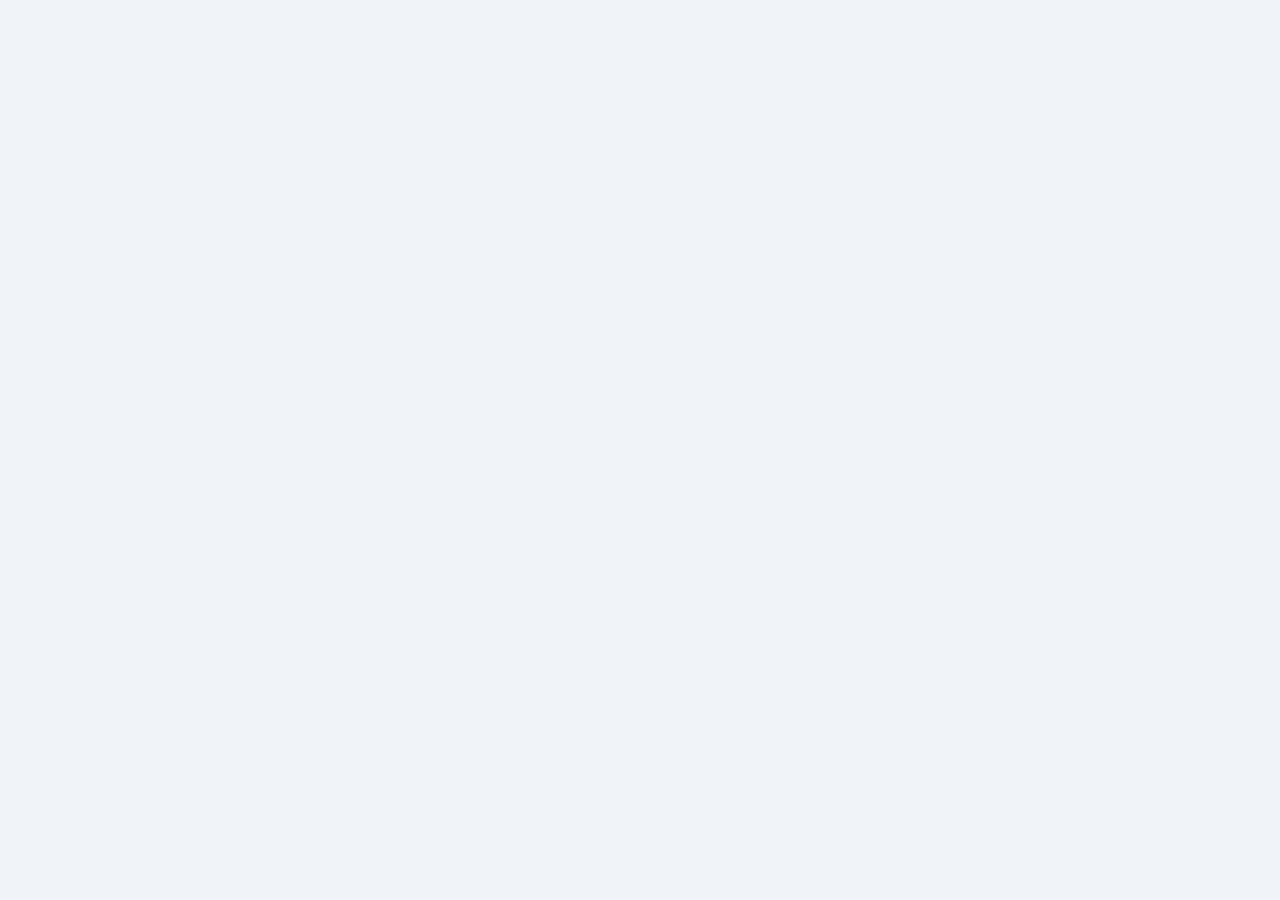
==== about.html @ b4009f20 "skapade 3 extra sidor så det räknas som en webbplats, gjorde klart qualifications.html och nästan pr" ====
<!DOCTYPE html>
<html lang="en">
<head>
    <meta charset="UTF-8">
    <meta name="viewport" content="width=device-width, initial-scale=1.0">
    <title>Document</title>
    <link rel="stylesheet" href="style.css">
</head>
<body>

</body>
</html>
---- style.css ----
* {
    box-sizing: border-box;
}

body{
    background-color: #f0f4f8;
    color: #1e293b;
    font-family: 'Segoe UI', Tahoma, Geneva, Verdana, sans-serif;
    margin: 0;
    padding: 2rem 1rem;
}

#container{
    max-width: 650px;
    margin: 0 auto;
}

header{
    text-align: center;
    margin-bottom: 2rem;
}

header h1{
    font-size: 2.2rem;
}

header .subtitle{
    color: #0284c7;
    font-weight: 600;
    margin: 0;
    font-size: 1.1rem;
}

.btn{
    border: solid 2px #103663;
    padding: 4px;
    border-radius: 6px;
    text-decoration: none;
    box-shadow: 2px 3px 8px rgba(0, 0, 0,0.5);
    color: black;
    font-weight: bold;
    font-size: 10px;
    background-color: #ffffff;
}

#pixel_gaming{
    width: 100%;
    max-height: 220px;
    object-fit: cover;
    border-radius: 8px;
    margin: 1rem 0;
}


nav{
    display: flex;
    justify-content: center;
    gap: 0.75rem;
    flex-wrap: wrap;
    margin-bottom: 2rem;
}

nav a {
    background-color: #ffffff;
    color: #0f172a;
    border: 1px solid #cbd5e1;
    border-radius: 8px;
    padding: 0.6rem 1rem;
    text-decoration: none;
    font-weight: 600;
    font-size: 0.95rem;
    box-shadow: 0 2px 4px rgba(0, 0, 0,0.04);
}

nav a:hover{
    background-color: #0284c7;
    color: #ffffff;
    border-color: #0284c7;
    transform: translateY(-2px);
}

#me{
    color: black !important;
}

h2{
    color: #0f172a;
    font-size: 1.4rem;
    margin-top: 0;
    margin-bottom: 1rem;
    border-bottom: 2px solid #0284c7;
    padding-bottom: 0.5rem;
}

#about p, .project-desc{
    line-height: 1.6;
    color: darkslategrey;
    margin: 0;
}

.skills-list{
    list-style-type: none;
    padding: 0;
    margin: 0;
    display: flex;
    gap: 0.75rem;
    flex-wrap: wrap;
}

.skills-list li{
    background-color: #e0f2fe;
    color: #0369a1;
    font-weight: 700;
    padding: 0.5rem 1rem;
    border: solid 2px black;
    border-radius: 12px;
    font-size: 0.9rem;
}

.card{
    background-color: #ffffff;
    border-radius: 12px;
    padding: 1.5rem;
    margin-bottom: 1.5rem;
    box-shadow: 0 4px 12px rgba(0, 0, 0,0.05);
    border: 1px solid #e2e8f0;
}

.contacts{
    display: grid;
    grid-template-columns: repeat(4, 1fr);
    justify-content: center;
    margin-top: 1.5rem;
    gap: 1rem;
    margin-top: 9vh;
}

.contacts a{
    display: flex;
    justify-content: center;
    align-items: center;
    background-color: #ffffff;
    border: 1px solid #cbd5e1;
    border-radius: 6px;
    height: 40px;
    text-decoration: none;
    box-shadow: 2px 3px 12px rgba(0, 0, 0,0.15);
    color: black;
    font-weight: 600;
}

.contacts a:hover{
    transform: translateY(-2px);
}

#youtube:hover{
    color: white;
    background-color: #FF0000;
    border: 2px solid black;
}

#tiktok:hover{
    color:#ffffff;
    background-color: #010101;
    border: 2px solid #00F2FE;
}

#gmail:hover{
    color: #ffffff;
    background-color: #EA4335;
    border: 2px solid gray;
}

#ntig:hover{
    color: #ffffff;
    background-color: #0284C7;
    border: 2px solid #004B87;
}

.contacts p{
    display: grid;
    grid-column: 1 / -1;
    text-align: center;
    margin-top: 0.5rem;
    color:#0284c7;
    font-weight: 700;
}

.img_change{
    width: 25px;
    max-height: 220px;
    object-fit: cover;
    border-radius: 8px;
    margin: 1rem 0;
}
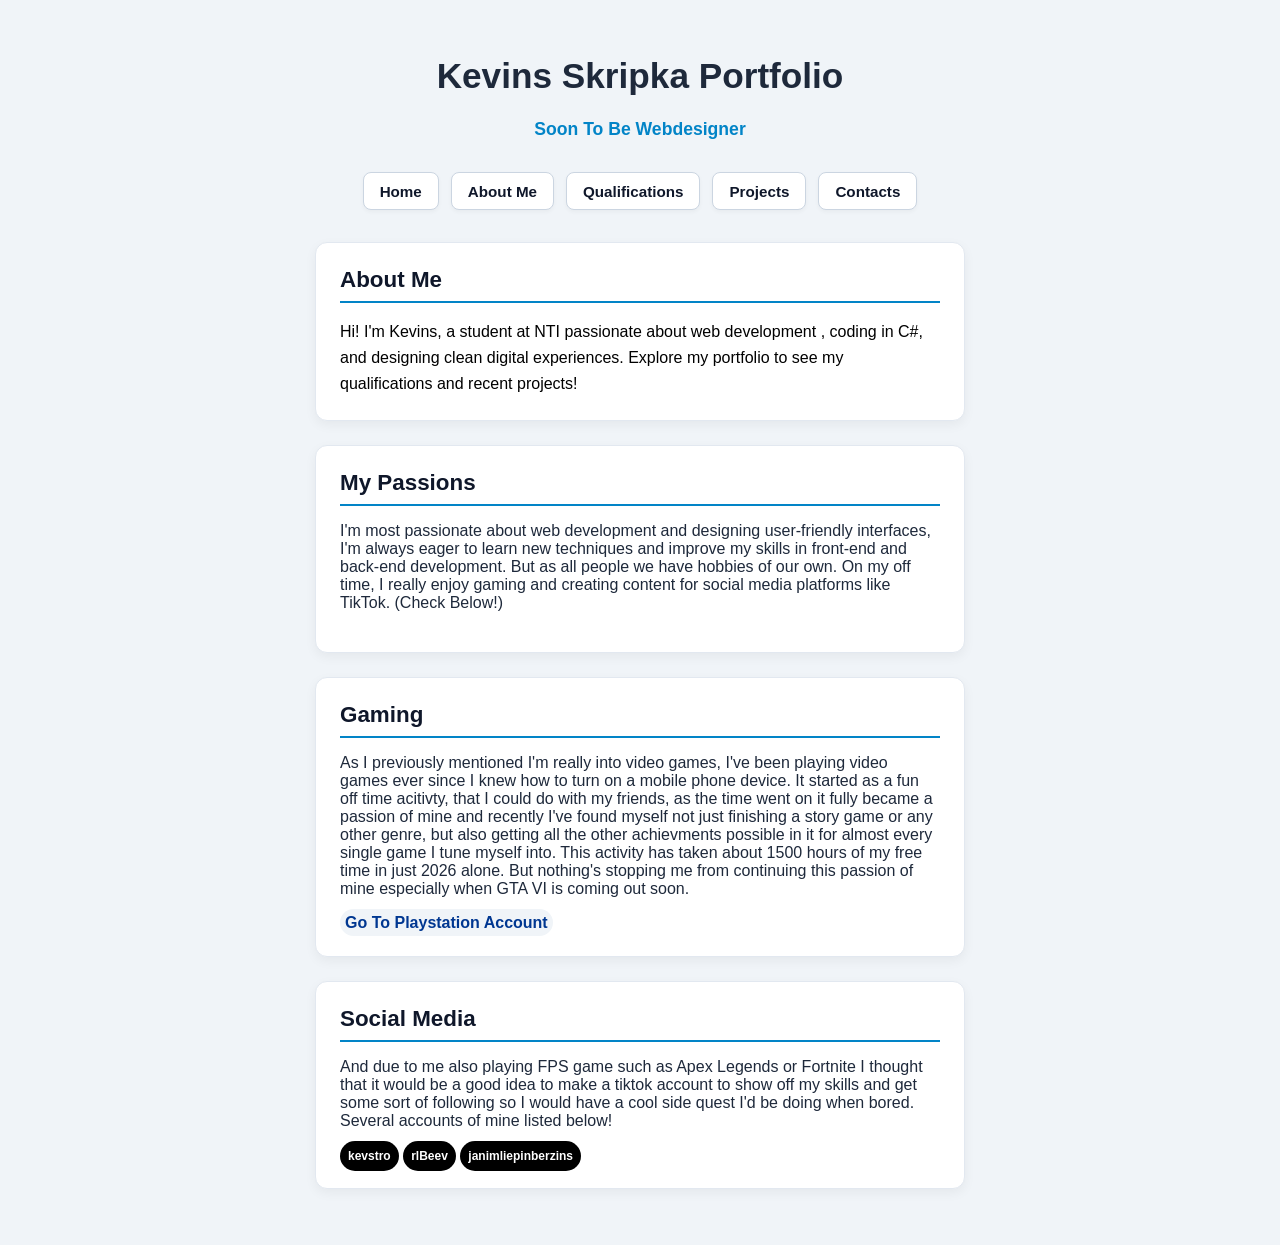
==== commit 0beb7495: "Jag har gjort den sista sidan jag behövde, vilket är about.html allting annat ser bra ut jag ska tes" ====
--- a/about.html
+++ b/about.html
@@ -3,10 +3,59 @@
 <head>
     <meta charset="UTF-8">
     <meta name="viewport" content="width=device-width, initial-scale=1.0">
-    <title>Document</title>
+    <title>About Me</title>
     <link rel="stylesheet" href="style.css">
 </head>
 <body>
-
+    <div id="container">
+        <header>
+        <h1 id="portfolio">Kevins Skripka Portfolio</h1>
+        <p class="subtitle">Soon To Be Webdesigner</p>
+    </header>
+    <nav>
+        <a href="index.html">Home</a>
+        <a href="about.html">About Me</a>
+        <a href="qualifications.html">Qualifications</a>
+        <a href="projects.html">Projects</a>
+        <a href="#contacts">Contacts</a>
+    </nav>
+<main>
+    <section id="about" class="card">
+        <h2>About Me</h2>
+        <p id="me"> Hi! I'm Kevins, a student at NTI passionate about web development
+        , coding in C#, and designing clean digital experiences. Explore my portfolio 
+        to see my qualifications and recent projects!
+        </p>
+    </section>
+    <section class="card">
+        <h2>My Passions</h2>
+        <p>I'm most passionate about web development and designing user-friendly interfaces,
+        I'm always eager to learn new techniques and improve my skills in front-end and back-end development.
+        But as all people we have hobbies of our own. On my off time, I really enjoy gaming and creating content 
+        for social media platforms like TikTok. (Check Below!)
+        </p>
+    </section>
+    <section class="card">
+        <h2>Gaming</h2>
+        <p>As I previously mentioned I'm really into video games, I've been playing video games ever since I knew
+        how to turn on a mobile phone device. It started as a fun off time acitivty, that I could do with my friends, as the time went on
+        it fully became a passion of mine and recently I've found myself not just finishing a story game or any other genre, but also getting
+        all the other achievments possible in it for almost every single game I tune myself into. This activity has taken about 1500 hours of my free time in just
+        2026 alone. But nothing's stopping me from continuing this passion of mine especially when GTA VI is coming out soon.
+        </p>
+        <a href="https://psnprofiles.com/q2xKevstro" class="psn">Go To Playstation Account</a>
+    </section>
+    <section class="card">
+        <h2>Social Media</h2>
+        <p>And due to me also playing FPS game such as Apex Legends or Fortnite I thought that it would be a good idea
+        to make a tiktok account to show off my skills and get some sort of following so I would have a cool side quest I'd be doing when bored.
+        Several accounts of mine listed below!
+        </p>
+        <a href="https://www.tiktok.com/@2xkevstro" class="tiktok_page">kevstro</a>
+        <a href="https://www.tiktok.com/@beev.rl" class="tiktok_page">rlBeev</a>
+        <a href="https://www.tiktok.com/@janimliepinberzins" class="tiktok_page">janimliepinberzins</a>
+    </section>
+</main>
+    </div>
 </body>
 </html>
--- a/style.css
+++ b/style.css
@@ -43,7 +43,15 @@
     background-color: #ffffff;
 }
 
-#pixel_gaming{
+.projects_showcase{
+    width: 9.18rem;
+    max-height: 100px;
+    object-fit: cover;
+    border-radius: 8px;
+    margin: 1rem 0;
+}
+
+.project_images{
     width: 100%;
     max-height: 220px;
     object-fit: cover;
@@ -192,4 +200,48 @@
     object-fit: cover;
     border-radius: 8px;
     margin: 1rem 0;
-}
+    text-decoration: none;
+}
+
+.title{
+    color:#004B87;
+    font-weight: bold;
+}
+
+#project_img{
+    width: 100%;
+    max-height: 220px;
+    object-fit: cover;
+    border-radius: 8px;
+    margin: 1rem 0;
+}
+
+.psn{
+    padding: 5px;
+    text-decoration: none;
+    color: #003791;
+    background-color: #f0f4f8;
+    font-weight: 600;
+    border-radius: 15px;
+    transition: 0.3s ease;
+}
+
+.psn:hover{
+    background-color: #003791;
+    color: white;
+}
+
+.tiktok_page{
+    padding: 8px;
+    font-size: 12px;
+    font-weight: bold;
+    text-decoration: none;
+    color: white;
+    background-color: black;
+    border-radius: 20px;
+    transition: 0.6s ease;
+}
+
+.tiktok_page:hover{
+    color: #00F2FE;
+}
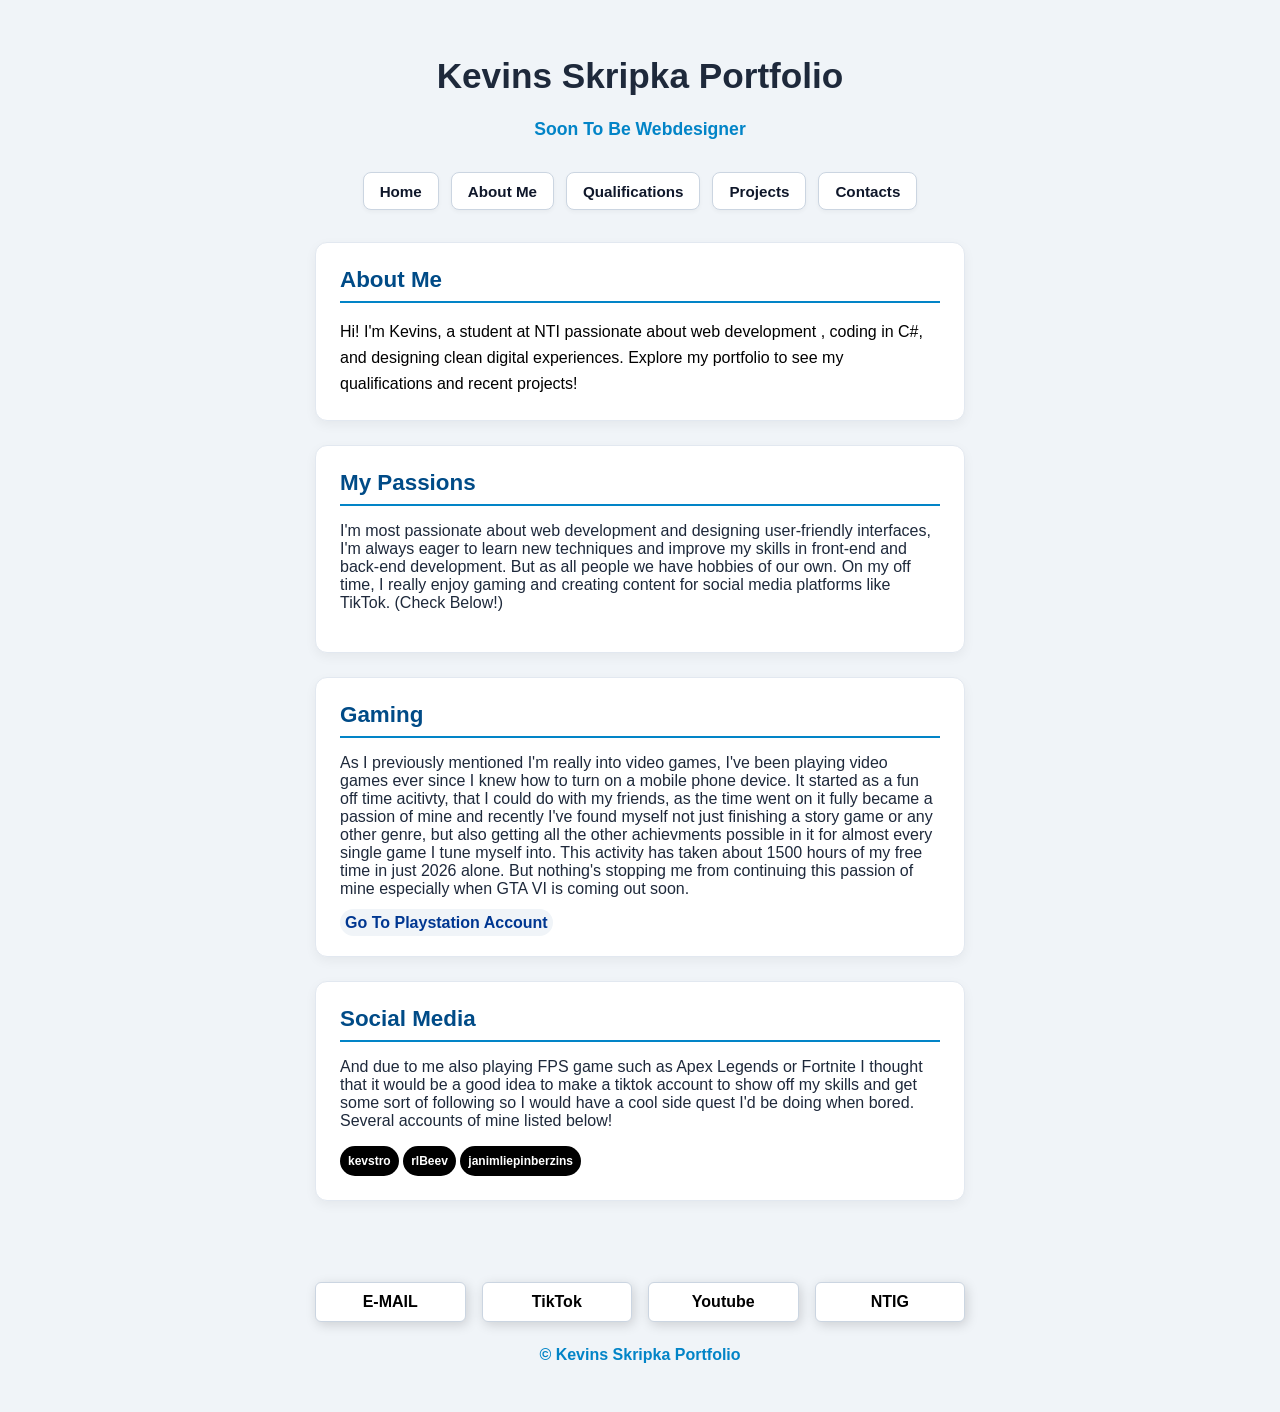
==== commit 7a74f803: "jag tror att jag är klar jag behöver bara validate och nåt" ====
--- a/about.html
+++ b/about.html
@@ -21,14 +21,14 @@
     </nav>
 <main>
     <section id="about" class="card">
-        <h2>About Me</h2>
+        <h2 class="part">About Me</h2>
         <p id="me"> Hi! I'm Kevins, a student at NTI passionate about web development
         , coding in C#, and designing clean digital experiences. Explore my portfolio 
         to see my qualifications and recent projects!
         </p>
     </section>
     <section class="card">
-        <h2>My Passions</h2>
+        <h2 class="part">My Passions</h2>
         <p>I'm most passionate about web development and designing user-friendly interfaces,
         I'm always eager to learn new techniques and improve my skills in front-end and back-end development.
         But as all people we have hobbies of our own. On my off time, I really enjoy gaming and creating content 
@@ -36,7 +36,7 @@
         </p>
     </section>
     <section class="card">
-        <h2>Gaming</h2>
+        <h2 class="part">Gaming</h2>
         <p>As I previously mentioned I'm really into video games, I've been playing video games ever since I knew
         how to turn on a mobile phone device. It started as a fun off time acitivty, that I could do with my friends, as the time went on
         it fully became a passion of mine and recently I've found myself not just finishing a story game or any other genre, but also getting
@@ -46,7 +46,7 @@
         <a href="https://psnprofiles.com/q2xKevstro" class="psn">Go To Playstation Account</a>
     </section>
     <section class="card">
-        <h2>Social Media</h2>
+        <h2 class="part">Social Media</h2>
         <p>And due to me also playing FPS game such as Apex Legends or Fortnite I thought that it would be a good idea
         to make a tiktok account to show off my skills and get some sort of following so I would have a cool side quest I'd be doing when bored.
         Several accounts of mine listed below!
@@ -56,6 +56,13 @@
         <a href="https://www.tiktok.com/@janimliepinberzins" class="tiktok_page">janimliepinberzins</a>
     </section>
 </main>
+    <footer id="contacts" class="contacts">
+        <a id="gmail" href="mailto:kevins.skripka@elev.ga.ntig.se">E-MAIL</a>
+        <a id="tiktok" href="https://www.tiktok.com/@2xkevstro">TikTok</a>
+        <a id="youtube" href="https://youtube.com/@wclipnation0?si=i0-c8QB5KaCexvrO">Youtube</a>
+        <a id="ntig" href="https://ntigymnasiet.se/">NTIG</a>
+        <p>© Kevins Skripka Portfolio</p>
+    </footer>
     </div>
 </body>
 </html>
--- a/style.css
+++ b/style.css
@@ -43,12 +43,24 @@
     background-color: #ffffff;
 }
 
+.showcase_grid{
+    display: grid;
+    grid-template-columns: repeat(2, 1fr);
+    gap: 1rem;
+    margin-top: 1rem;
+}
+
 .projects_showcase{
-    width: 9.18rem;
-    max-height: 100px;
+    width: 100%;
+    max-height: 120px;
     object-fit: cover;
     border-radius: 8px;
-    margin: 1rem 0;
+    display: block;
+    transition: transform 0.2 ease;
+}
+
+.projects_showcase:hover{
+    transform: scale(1.03);
 }
 
 .project_images{
@@ -125,6 +137,11 @@
     font-size: 0.9rem;
 }
 
+.skills-list li a{
+    text-decoration: none;
+    color: #0369a1;
+}
+
 .card{
     background-color: #ffffff;
     border-radius: 12px;
@@ -157,34 +174,6 @@
     font-weight: 600;
 }
 
-.contacts a:hover{
-    transform: translateY(-2px);
-}
-
-#youtube:hover{
-    color: white;
-    background-color: #FF0000;
-    border: 2px solid black;
-}
-
-#tiktok:hover{
-    color:#ffffff;
-    background-color: #010101;
-    border: 2px solid #00F2FE;
-}
-
-#gmail:hover{
-    color: #ffffff;
-    background-color: #EA4335;
-    border: 2px solid gray;
-}
-
-#ntig:hover{
-    color: #ffffff;
-    background-color: #0284C7;
-    border: 2px solid #004B87;
-}
-
 .contacts p{
     display: grid;
     grid-column: 1 / -1;
@@ -194,12 +183,36 @@
     font-weight: 700;
 }
 
+.contacts a:hover{
+    transform: translateY(-2px);
+}
+
+#youtube:hover{
+    color: white;
+    background-color: #FF0000;
+    border: 2px solid black;
+}
+
+#tiktok:hover{
+    color:#ffffff;
+    background-color: #010101;
+    border: 2px solid #00F2FE;
+}
+
+#gmail:hover{
+    color: #ffffff;
+    background-color: #EA4335;
+    border: 2px solid lightslategray;
+}
+
+#ntig:hover{
+    color: #ffffff;
+    background-color: #0284C7;
+    border: 2px solid #004B87;
+}
+
 .img_change{
-    width: 25px;
-    max-height: 220px;
-    object-fit: cover;
-    border-radius: 8px;
-    margin: 1rem 0;
+    display: inline-block;
     text-decoration: none;
 }
 
@@ -232,6 +245,7 @@
 }
 
 .tiktok_page{
+    display: inline-block;
     padding: 8px;
     font-size: 12px;
     font-weight: bold;
@@ -244,4 +258,47 @@
 
 .tiktok_page:hover{
     color: #00F2FE;
+}
+
+.part{
+    color: #004B87;
+}
+
+#features{
+    display: flex;
+    flex-wrap: wrap;
+    justify-content: space-around;
+    align-items: center;
+    gap: 0.5rem;
+}
+
+#features h2, #features p{
+    width: 100%;
+}
+
+
+
+@media (max-width: 500px) {
+    body{
+        padding: 1rem 0.5rem;
+    }
+
+    #container{
+        width: 100%;
+    }
+
+    .contacts{
+        grid-template-columns: repeat(2, 1fr);
+        gap: 0.75rem;
+    }
+
+    nav a{
+        padding: 0.5rem 0.8rem;
+        font-size: 0.85rem;
+    }
+
+    .projects_showcase{
+        width: 45%;
+        max-height: 90px;
+    }
 }
